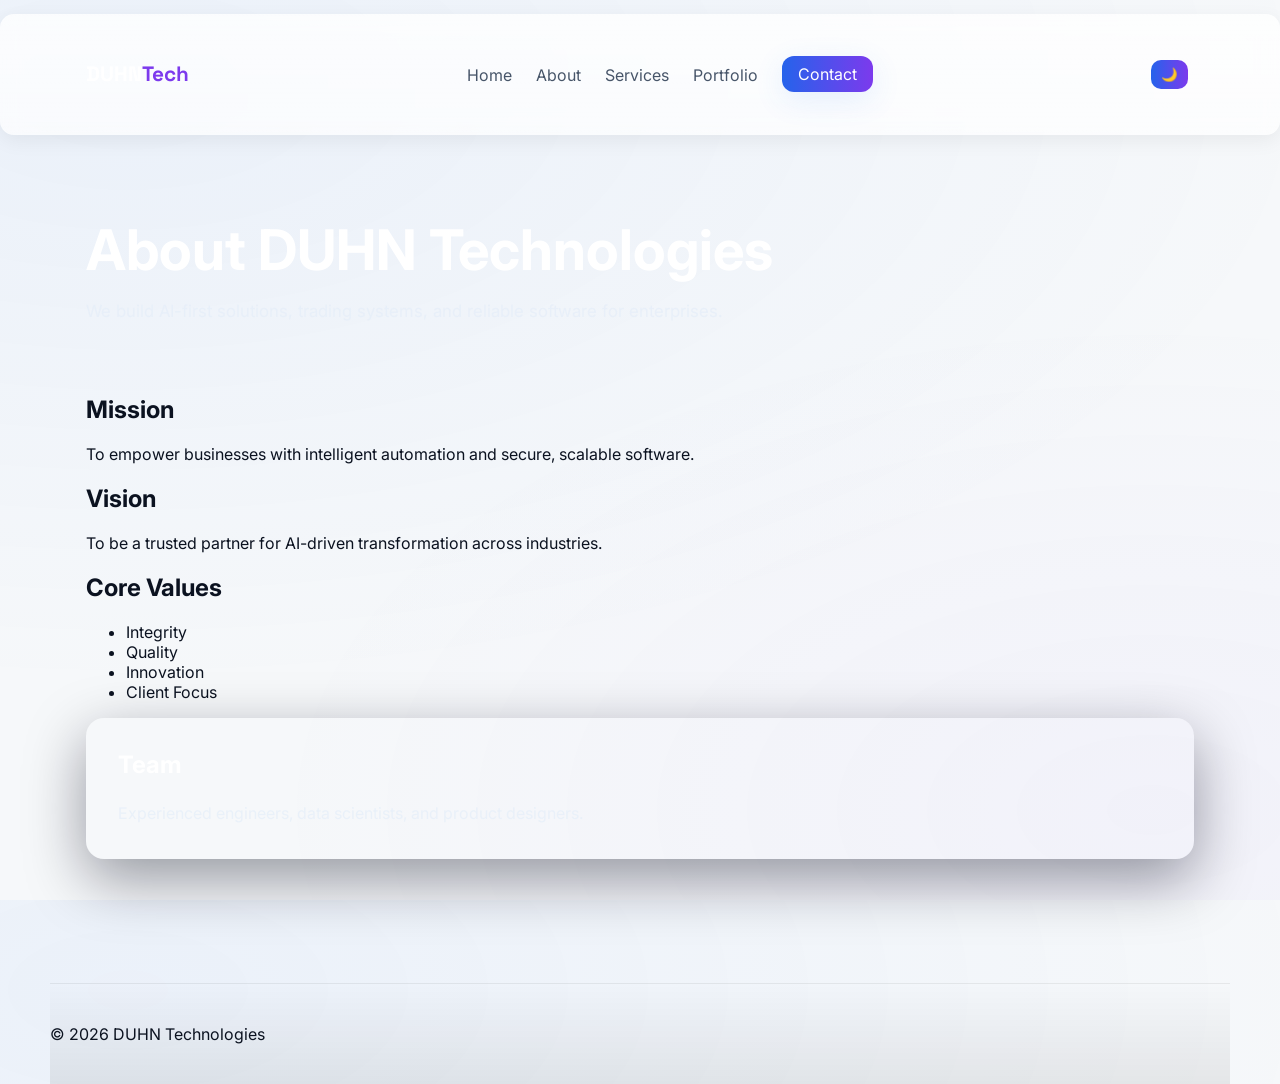
==== about.html @ ae798a93 "Initial commit" ====
<!doctype html>
<html lang="en">
<head>
  <meta charset="utf-8">
  <meta name="viewport" content="width=device-width, initial-scale=1">
  <title>About — DUHN Technologies</title>
  <link href="https://fonts.googleapis.com/css2?family=Inter:wght@300;400;600;700&family=Space+Grotesk:wght@400;600;700&display=swap" rel="stylesheet">
  <link rel="stylesheet" href="css/style.css">
  <link rel="stylesheet" href="css/responsive.css">
</head>
<body>
  <header class="site-header">
    <div class="container nav-wrap">
      <a href="index.html" class="brand">DUHN<span>Tech</span></a>
      <nav class="main-nav" id="mainNav">
        <ul>
          <li><a href="index.html">Home</a></li>
          <li><a href="about.html">About</a></li>
          <li><a href="services.html">Services</a></li>
          <li><a href="portfolio.html">Portfolio</a></li>
          <li><a href="contact.html" class="cta">Contact</a></li>
        </ul>
      </nav>
      <button id="themeToggle" class="theme-toggle" aria-label="Toggle theme">🌓</button>
    </div>
  </header>
  <div class="nav-overlay" id="navOverlay" aria-hidden="true"></div>
  <nav class="mobile-bottom-nav" id="mobileBottomNav" aria-label="Mobile navigation">
    <a href="index.html" class="mobile-bottom-link"><span>🏠</span><span>Home</span></a>
    <a href="about.html" class="mobile-bottom-link"><span>👥</span><span>About</span></a>
    <a href="services.html" class="mobile-bottom-link"><span>🛠️</span><span>Services</span></a>
    <a href="portfolio.html" class="mobile-bottom-link"><span>📁</span><span>Portfolio</span></a>
    <button type="button" class="mobile-bottom-link mobile-bottom-menu" id="mobileMenuToggle" aria-label="Open menu"><span>☰</span><span>Menu</span></button>
  </nav>
  <div class="mobile-menu-panel" id="mobileMenuPanel" aria-hidden="true">
    <a href="contact.html">Contact</a>
    <a href="index.html">Home</a>
    <a href="services.html">Services</a>
    <a href="portfolio.html">Portfolio</a>
    <button type="button" class="mobile-menu-close" id="mobileMenuClose">Close</button>
  </div>

  <main class="container">
    <section class="about-hero">
      <h1>About DUHN Technologies</h1>
      <p>We build AI-first solutions, trading systems, and reliable software for enterprises.</p>
    </section>

    <section class="company-info">
      <h2>Mission</h2>
      <p>To empower businesses with intelligent automation and secure, scalable software.</p>

      <h2>Vision</h2>
      <p>To be a trusted partner for AI-driven transformation across industries.</p>

      <h2>Core Values</h2>
      <ul>
        <li>Integrity</li>
        <li>Quality</li>
        <li>Innovation</li>
        <li>Client Focus</li>
      </ul>
    </section>

    <section class="team">
      <h2>Team</h2>
      <p>Experienced engineers, data scientists, and product designers.</p>
    </section>
  </main>

  <footer class="site-footer container">
    <div class="copyright">© 2026 DUHN Technologies</div>
  </footer>

  <script src="js/main.js"></script>
</body>
</html>
---- css/style.css ----
:root{
  --bg:#0B1120;
  --primary:#3B82F6;
  --accent:#8B5CF6;
  --teal:#14B8A6;
  --muted:#9CA3AF;
  --glass: rgba(255,255,255,0.04);
}
*{box-sizing:border-box}
  /* Glassmorphism redesign — Elegant, spacious, and modern */
  *{box-sizing:border-box}
  html,body{height:100%}
  body{
    margin:0;
    font-family:Inter,system-ui,-apple-system,"Segoe UI",Roboto,"Helvetica Neue",Arial;
    background:radial-gradient(1200px 600px at 10% 10%, rgba(59,130,246,0.06), transparent),
               radial-gradient(900px 500px at 90% 90%, rgba(139,92,246,0.04), transparent),
               var(--bg);
    color:#E6EEF8;
    -webkit-font-smoothing:antialiased;
    -moz-osx-font-smoothing:grayscale;
  }
  .container{max-width:1180px;margin:0 auto;padding:2.25rem}

  /* Header / Nav */
  .site-header{position:sticky;top:14px;padding:0.6rem;background:linear-gradient(180deg,rgba(255,255,255,0.02),transparent);border-radius:14px;backdrop-filter:blur(10px);box-shadow:0 6px 30px rgba(2,6,23,0.6);z-index:80}
  .nav-wrap{display:flex;align-items:center;justify-content:space-between;gap:1rem}
  .brand{font-family:Space Grotesk, sans-serif;font-weight:700;font-size:1.3rem;color:#fff;text-decoration:none}
  .brand span{color:var(--accent)}
  .main-nav ul{list-style:none;margin:0;padding:0;display:flex;gap:1.5rem;align-items:center}
  .main-nav a{color:var(--muted);text-decoration:none;padding:0.35rem 0;transition:color .18s,transform .18s}
  .main-nav a:hover{color:#fff;transform:translateY(-2px)}
  .main-nav a.cta{color:#fff;background:linear-gradient(90deg,var(--primary),var(--accent));padding:0.5rem 1rem;border-radius:12px;box-shadow:0 8px 30px rgba(59,130,246,0.12)}
  .hamburger{display:none;background:transparent;border:0;color:#fff;font-size:1.25rem}
  .theme-toggle{background:linear-gradient(90deg,var(--primary),var(--accent));border:0;color:#fff;padding:0.45rem 0.6rem;border-radius:10px;margin-right:0.4rem;cursor:pointer}

  /* Mobile navigation behavior */
  .main-nav{transition:transform .32s ease,opacity .32s ease;pointer-events:auto}
  .main-nav.open{display:block;pointer-events:auto;z-index:10001}
  @media(max-width:900px){
    .main-nav{position:fixed;top:0;right:0;height:100vh;width:280px;background:linear-gradient(180deg,rgba(11,17,32,0.96),rgba(11,17,32,0.9));backdrop-filter:blur(10px);transform:translateX(100%);opacity:0;z-index:10001;padding:2.5rem;pointer-events:none}
    .main-nav.open{transform:translateX(0) !important;opacity:1 !important;pointer-events:auto !important;visibility:visible !important}
    .main-nav ul{flex-direction:column;gap:1rem}
    .nav-wrap{gap:0.75rem}
    body{padding-bottom:88px}
  }

  /* Light theme overrides */
  [data-theme="light"]{
    --bg:#F6F8FA;
    --primary:#2563EB;
    --accent:#7C3AED;
    --teal:#0EA5A4;
    --muted:#475569;
    --glass: rgba(255,255,255,0.7);
  }

  [data-theme="light"] body{color:#0b1220}
  [data-theme="light"] .site-header{background:linear-gradient(180deg,rgba(255,255,255,0.8),rgba(255,255,255,0.7));box-shadow:0 6px 20px rgba(2,6,23,0.06)}
  [data-theme="light"] .service-card, [data-theme="light"] .proof-card, [data-theme="light"] .testimonial-item{background:linear-gradient(180deg,rgba(255,255,255,0.9),rgba(255,255,255,0.85));color:#051025}


  /* Hero */
  .hero{padding:7.5rem 0 4rem}
  .hero-grid{display:grid;grid-template-columns:1fr 520px;gap:3rem;align-items:center}
  .hero-title{font-family:Space Grotesk;font-size:clamp(2.5rem,6vw,5rem);line-height:1;margin:0 0 .5rem;color:#ffffff}
  .lead{color:var(--muted);max-width:60ch;font-size:1.05rem}
  .hero-sub{color:var(--muted);margin-top:0.5rem}
  .hero-cta{margin-top:1.25rem;display:flex;gap:0.75rem}
  .btn{display:inline-block;padding:0.7rem 1.1rem;border-radius:12px;text-decoration:none;color:#fff;background:transparent;border:1px solid rgba(255,255,255,0.06);backdrop-filter:blur(6px)}
  .btn-primary{background:linear-gradient(90deg,var(--primary),var(--accent));box-shadow:0 12px 40px rgba(59,130,246,0.12);font-weight:600}
  .btn-outline{border:1px solid rgba(255,255,255,0.08);color:#DCE7F5}
  .hero-media .illustration{height:420px;border-radius:20px;background:linear-gradient(135deg,#071026 0%,#0f1b36 100%);box-shadow:inset 0 0 60px rgba(255,255,255,0.02);position:relative;overflow:hidden}
  .hero-media .blob{position:absolute;border-radius:50%;filter:blur(44px);opacity:0.9;mix-blend-mode:screen}
  .hero-media .blob-1{width:420px;height:420px;right:-110px;top:-80px;background:linear-gradient(90deg,var(--primary),var(--accent));animation:float 8s ease-in-out infinite}
  .hero-media .blob-2{width:300px;height:300px;right:40px;bottom:-80px;background:linear-gradient(90deg,var(--teal),var(--primary));opacity:0.75;animation:float 9s ease-in-out infinite}

  @keyframes float{0%{transform:translateY(0) rotate(0)}50%{transform:translateY(-12px) rotate(6deg)}100%{transform:translateY(0) rotate(0)}}

  /* Cards and sections */
  .section-title{font-family:Space Grotesk;margin-bottom:0.6rem}
  .about-preview{padding:4rem 0}
  .about-hero{padding:4rem 0 2rem}
  .about-hero h1{font-size:clamp(2.25rem,5vw,3.5rem);margin:0 0 1rem;color:#fff;line-height:1.05}
  .about-hero p{max-width:60ch;color:rgba(230,238,248,0.88);font-size:1.05rem;line-height:1.8}
  .company{padding:4rem 0}
  .company-grid{display:grid;grid-template-columns:1fr 1fr;gap:2rem;align-items:center}
  .company-text h2{margin-top:0;color:#fff;font-size:2rem}
  .company-text p, .company-text ul{color:rgba(230,238,248,0.84);line-height:1.85;font-size:1rem}
  .company-text ul{list-style:disc inside;gap:0.35rem;display:grid}
  .company-media{border-radius:20px;overflow:hidden;box-shadow:0 30px 70px rgba(0,0,0,0.35)}
  .company-media img{width:100%;display:block;object-fit:cover;height:100%;min-height:320px}
  .team{background:linear-gradient(180deg,rgba(255,255,255,0.02),transparent);padding:2rem;border-radius:18px;box-shadow:0 20px 60px rgba(2,6,23,0.4);margin-bottom:2rem}
  .team h2{margin-top:0;color:#fff}
  .team p{margin:0;color:rgba(230,238,248,0.78);line-height:1.8}
  .services .cards-grid{display:grid;grid-template-columns:repeat(auto-fit,minmax(240px,1fr));gap:1.25rem}
  .service-card{background:linear-gradient(180deg,rgba(255,255,255,0.03),rgba(255,255,255,0.01));padding:1.4rem;border-radius:14px;backdrop-filter:blur(10px);transition:transform .28s cubic-bezier(.16,.8,.4,1),box-shadow .28s}
  .service-card:hover{transform:translateY(-10px);box-shadow:0 20px 60px rgba(2,6,23,0.6)}
  .service-card .icon{font-size:1.6rem;margin-bottom:0.6rem}

  .why-choose .grid-3{display:grid;grid-template-columns:repeat(3,1fr);gap:1rem}
  .why-card{background:linear-gradient(180deg,rgba(255,255,255,0.02),transparent);padding:1.1rem;border-radius:12px;backdrop-filter:blur(6px)}

  .projects-grid .projects-grid{display:grid}
  .project-card{background:linear-gradient(180deg,rgba(255,255,255,0.02),transparent);padding:1rem;border-radius:12px}

  .timeline{display:flex;flex-wrap:wrap;gap:1rem;list-style:none;padding:0}

  .test-grid{display:grid;grid-template-columns:repeat(auto-fit,minmax(240px,1fr));gap:1rem}
  .testimonial{background:linear-gradient(180deg,rgba(255,255,255,0.02),transparent);padding:1.2rem;border-radius:12px}

  .stats-grid{display:grid;grid-template-columns:repeat(4,1fr);gap:1rem}
  .stat{background:linear-gradient(180deg,rgba(255,255,255,0.02),transparent);padding:1.2rem;border-radius:12px;text-align:center}
  .num{font-size:1.6rem;font-weight:700}

  .contact-cta{text-align:center;padding:3.5rem 0}

  .site-footer{padding:2.5rem 0;background:linear-gradient(180deg,transparent,rgba(0,0,0,0.07));border-top:1px solid rgba(255,255,255,0.03)}
  .footer-grid{display:grid;grid-template-columns:1.6fr 1fr 1fr 1fr;gap:1.25rem;align-items:start}
  .footer-links{list-style:none;padding:0}
  .map-placeholder{height:220px;background:linear-gradient(90deg,#071026,#0b1322);border-radius:10px;margin-top:1rem}

  /* Proofs / case studies grid */
  .proofs{padding:3rem 0}
  .proofs .muted{color:var(--muted);margin-bottom:1rem}
  .proofs-grid{display:grid;grid-template-columns:repeat(3,1fr);gap:1rem}
  .proof-card{background:linear-gradient(180deg,rgba(255,255,255,0.02),transparent);border-radius:12px;overflow:hidden;position:relative;box-shadow:0 10px 40px rgba(2,6,23,0.6);transition:transform .28s,box-shadow .28s}
  .proof-card img{width:100%;height:220px;object-fit:cover;display:block}
  .proof-card figcaption{padding:0.9rem;background:linear-gradient(180deg,rgba(11,17,32,0.6),transparent);display:flex;flex-direction:column;gap:6px}
  .proof-card strong{display:block}
  .proof-card span{color:var(--muted);font-size:0.95rem}
  .proof-card:hover{transform:translateY(-10px);box-shadow:0 30px 70px rgba(2,6,23,0.75)}

  /* Portfolio cards */
  .portfolio-grid .filters{display:flex;flex-wrap:wrap;gap:0.75rem;justify-content:center;margin-bottom:1.75rem}
  .portfolio-grid .filter{border:1px solid rgba(255,255,255,0.1);background:rgba(255,255,255,0.04);color:#E8F0FF;padding:0.75rem 1rem;border-radius:999px;cursor:pointer;transition:transform .2s,background .2s}
  .portfolio-grid .filter:hover,
  .portfolio-grid .filter.active{background:rgba(255,255,255,0.08);transform:translateY(-1px)}
  .portfolio-grid .projects{display:grid;grid-template-columns:repeat(auto-fit,minmax(280px,1fr));gap:1.5rem}
  .portfolio-grid .project{background:linear-gradient(180deg,rgba(255,255,255,0.03),rgba(255,255,255,0.02));border:1px solid rgba(255,255,255,0.06);border-radius:18px;overflow:hidden;box-shadow:0 18px 50px rgba(0,0,0,0.18);transition:transform .25s ease,box-shadow .25s ease}
  .portfolio-grid .project:hover{transform:translateY(-8px);box-shadow:0 24px 60px rgba(0,0,0,0.22)}
  .portfolio-grid .project img{width:100%;height:230px;object-fit:cover;display:block}
  .portfolio-grid .project h3{margin:1rem 1rem 0.4rem;color:#F8FAFF;font-size:1.1rem}
  .portfolio-grid .project p{margin:0 1rem 1rem;color:rgba(236,241,255,0.78);line-height:1.65;font-size:0.95rem}
  .portfolio-grid .project-meta{margin:0 1rem 1rem;color:rgba(203,213,225,0.85);font-size:0.85rem}
  .portfolio-grid .project .btn-sm{margin:0 1rem 1.2rem;display:inline-flex}

  @media(max-width:900px){
    .hero-grid{grid-template-columns:1fr}
    .grid-3{grid-template-columns:repeat(2,1fr)}
    .stats-grid{grid-template-columns:repeat(2,1fr)}
    .proofs-grid{grid-template-columns:repeat(2,1fr)}
    .portfolio-grid .projects{grid-template-columns:repeat(auto-fit,minmax(240px,1fr))}
  }

  @media(max-width:600px){
    .container{padding:1rem}
    .site-header{position:static;border-radius:0;padding:0.6rem}
    .hero-title{font-size:1.9rem}
    .hero-media{order:-1;margin-bottom:1.25rem}
    .stats-grid{grid-template-columns:repeat(2,1fr)}
    .projects-grid .projects{display:grid;grid-template-columns:1fr;gap:1rem}
    .proof-card img{height:160px}
    .hero-media .illustration{height:260px}
  }

  /* Mobile improvements */
  /* overlay for mobile nav */
  .nav-overlay{position:fixed;inset:0;background:rgba(2,6,23,0.6);opacity:0;pointer-events:none;transition:opacity .28s;z-index:90}
  .nav-open .nav-overlay{opacity:1;pointer-events:auto}

  /* when nav or menu is open, prevent body scroll on mobile */
  .nav-open body, .nav-open html{height:100%;overflow:hidden}

  .mobile-bottom-nav{display:none;position:fixed;left:0;right:0;bottom:0;z-index:10050;position:relative;background:rgba(4,9,22,0.96);backdrop-filter:blur(18px);border-top:1px solid rgba(255,255,255,0.08);padding:.45rem 0;gap:.4rem;pointer-events:auto;}
  .mobile-bottom-nav .mobile-bottom-link{display:flex;flex:1;flex-direction:column;align-items:center;justify-content:center;gap:.2rem;color:rgba(226,235,255,0.92);text-decoration:none;font-size:.75rem;padding:.7rem 0;border:none;background:transparent;cursor:pointer;transition:color .2s,transform .2s;min-width:0;position:relative;z-index:10051;pointer-events:auto;touch-action:manipulation;}
  .mobile-bottom-nav .mobile-bottom-link span{pointer-events:none}
  .mobile-bottom-nav .mobile-bottom-link span:first-child{font-size:1.25rem;line-height:1}
  .mobile-bottom-nav .mobile-bottom-link span:last-child{font-size:.72rem;letter-spacing:.02em}
  .mobile-bottom-nav .mobile-bottom-link:hover{color:#fff;transform:translateY(-1px)}
  .mobile-bottom-nav .mobile-bottom-menu{font-weight:700}

  .mobile-menu-panel{position:fixed;left:0;right:0;bottom:56px;z-index:10052;padding:1rem 1rem;background:rgba(7,12,24,0.98);backdrop-filter:blur(18px);border-top:1px solid rgba(255,255,255,0.08);transform:translateY(110%);opacity:0;pointer-events:none;transition:transform .28s ease,opacity .28s ease}
  .mobile-menu-panel.open{transform:translateY(0);opacity:1;pointer-events:auto}
  .mobile-menu-panel a,
  .mobile-menu-panel button{display:block;width:100%;text-align:left;padding:.95rem 1rem;margin-bottom:.65rem;border-radius:14px;background:rgba(255,255,255,0.03);border:1px solid rgba(255,255,255,0.08);color:#E6EEF8;text-decoration:none;font-size:1rem;cursor:pointer}
  .mobile-menu-panel button{background:rgba(59,130,246,0.12);border-color:rgba(59,130,246,0.24);}
  .mobile-menu-panel a:hover,
  .mobile-menu-panel button:hover{background:rgba(255,255,255,0.08)}

  @media(max-width:900px){
    .mobile-bottom-nav{display:flex}
    .hamburger{display:none}
    .theme-toggle{display:none}
  }

  /* larger touch targets for mobile nav */
  @media(max-width:900px){
    .main-nav ul a{padding:0.9rem 0;font-size:1.05rem}
  }

  /* compact spacing on narrow screens */
  @media(max-width:480px){
    .hero-title{font-size:1.6rem}
    .hero-ctas{flex-direction:column;align-items:stretch}
    .hero-ctas .btn{width:100%}
    .brand{font-size:1.05rem}
    .theme-toggle{padding:0.4rem 0.5rem}
    .social-btn{width:36px;height:36px}
  }

  .stats-grid{grid-template-columns:repeat(2,1fr)}
  .proofs-grid{grid-template-columns:repeat(2,1fr)}
}
@media(max-width:600px){
  .grid-3{grid-template-columns:1fr}
  .footer-grid{grid-template-columns:1fr}
  .proofs-grid{grid-template-columns:1fr}
}

/* New homepage section styles */
.hero-ctas{display:flex;gap:0.8rem;margin-top:1rem}
.hero-badges{display:flex;gap:0.5rem;margin-top:1rem}
.badge{background:linear-gradient(90deg,var(--primary),var(--accent));padding:0.35rem 0.7rem;border-radius:999px;font-weight:600;font-size:0.85rem;color:#fff}

.techs{padding:2.5rem 0}
.tech-logos{display:flex;flex-wrap:wrap;gap:1rem;align-items:center}
.tech-logos img{height:34px;opacity:0.9;filter:grayscale(0.2);background:transparent;padding:6px}

.company{padding:3rem 0}
.company-grid{display:grid;grid-template-columns:1fr 420px;gap:2rem;align-items:center}
.company-media img{width:100%;border-radius:12px;box-shadow:0 20px 50px rgba(2,6,23,0.6)}

.cards-grid .service-card{display:flex;flex-direction:column;gap:0.6rem}
.btn.btn-sm{padding:0.45rem 0.8rem;border-radius:10px;font-size:0.9rem}

.timeline{display:flex;gap:1rem;flex-wrap:wrap}
.timeline li{background:linear-gradient(180deg,rgba(255,255,255,0.02),transparent);padding:0.9rem 1rem;border-radius:10px}

.tech-cats{display:grid;grid-template-columns:repeat(auto-fit,minmax(160px,1fr));gap:1rem}
.tech-cat{background:linear-gradient(180deg,rgba(255,255,255,0.02),transparent);padding:1rem;border-radius:10px}

/* Detailed technologies section */
.technologies .skills-grid{display:grid;grid-template-columns:repeat(3,1fr);gap:1rem}
.skill-category{background:linear-gradient(180deg,rgba(255,255,255,0.02),transparent);padding:1rem;border-radius:12px}
.skill-category h3{margin:0 0 0.5rem}
.skill-list{list-style:none;padding:0;margin:0;display:grid;gap:0.45rem}
.skill-list li{padding:0.25rem 0;color:var(--muted)}
.skill-category .sub{margin-top:0.6rem}
.stars{color:#FFCE3A;margin-left:0.6rem;font-weight:700}

@media(max-width:1000px){.technologies .skills-grid{grid-template-columns:repeat(2,1fr)}}
@media(max-width:640px){.technologies .skills-grid{grid-template-columns:1fr}}


.section-head{display:flex;flex-direction:column;gap:0.55rem;max-width:760px;margin:0 auto 1.25rem;text-align:center}
.section-subtitle{margin:0;color:var(--muted);line-height:1.7;font-weight:400}

.testimonial-carousel{display:flex;gap:1rem;overflow:hidden;padding:0.5rem 0;scroll-snap-type:x mandatory}
.testimonial-item{min-width:280px;flex:0 0 min(100%,440px);background:linear-gradient(180deg,rgba(255,255,255,0.05),rgba(255,255,255,0.02));padding:1.35rem 1.25rem;border-radius:18px;box-shadow:0 24px 60px rgba(0,0,0,0.12);scroll-snap-align:center;position:relative;transition:transform .25s ease,background .3s ease}
.testimonial-item:hover{transform:translateY(-3px)}
.testimonial-stars{display:inline-flex;color:#FFCE3A;font-size:0.95rem;letter-spacing:0.06em;margin-bottom:1rem}
.client-logos{display:grid;grid-template-columns:repeat(auto-fit,minmax(80px,1fr));gap:1rem;align-items:center;justify-items:center;margin-top:1.2rem;opacity:.9}
.client-logos img{max-height:34px;filter:grayscale(75%);opacity:.82;transition:filter .2s ease,opacity .2s ease}
.client-logos img:hover{filter:grayscale(0);opacity:1}

.accordion{display:grid;margin-top:1rem;gap:0.8rem}
.acc-item{overflow:hidden;border-radius:16px;border:1px solid rgba(255,255,255,0.08);background:rgba(255,255,255,0.02)}
.acc-toggle{width:100%;display:flex;align-items:center;justify-content:space-between;padding:1rem 1.1rem;border:none;background:linear-gradient(180deg,rgba(255,255,255,0.02),rgba(255,255,255,0.06));color:#fff;font-weight:600;font-size:0.98rem;cursor:pointer}
.acc-toggle::after{content:'+';margin-left:1rem;font-size:1.1rem;transition:transform .2s ease}
.acc-item.open .acc-toggle::after{content:'−';transform:rotate(0deg)}
.acc-panel{padding:1rem 1.1rem;background:rgba(255,255,255,0.03);display:none;color:var(--muted);line-height:1.75}

@media(max-width:860px){.testimonial-carousel{gap:0.8rem}}
@media(max-width:640px){.testimonial-carousel{flex-wrap:nowrap;gap:0.8rem}.testimonial-item{min-width:240px;flex:0 0 90%}.client-logos{grid-template-columns:repeat(3,1fr)}}

.articles-grid{display:grid;grid-template-columns:repeat(auto-fit,minmax(220px,1fr));gap:1rem}
.article-card{background:linear-gradient(180deg,rgba(255,255,255,0.02),transparent);padding:1rem;border-radius:10px}

.contact-preview .contact-grid{display:grid;grid-template-columns:repeat(auto-fit,minmax(180px,1fr));gap:1rem}

/* Navbar solid on scroll */
.site-header.solid{background:linear-gradient(180deg,rgba(11,17,32,0.95),rgba(11,17,32,0.85));box-shadow:0 10px 40px rgba(2,6,23,0.7)}

/* Contact page styles */
.contact-page .contact-hero{padding:2rem 0 1rem}
.contact-form{display:grid;grid-template-columns:1fr 360px;gap:2rem;align-items:start;padding:1rem 0 3rem}
.contact-form form{background:linear-gradient(180deg,rgba(255,255,255,0.02),transparent);padding:1.25rem;border-radius:12px;backdrop-filter:blur(8px);box-shadow:0 14px 40px rgba(2,6,23,0.6)}
.contact-form label{display:block;margin-top:0.8rem;color:var(--muted);font-size:0.95rem}
.contact-form input,.contact-form textarea{width:100%;padding:0.75rem;border-radius:8px;border:1px solid rgba(255,255,255,0.06);background:transparent;color:inherit;margin-top:0.4rem}
.contact-form input:focus,.contact-form textarea:focus{outline:none;border-color:var(--primary);box-shadow:0 8px 24px rgba(59,130,246,0.08)}
.contact-form .btn-primary{margin-top:1rem}

.contact-info{background:linear-gradient(180deg,rgba(255,255,255,0.02),transparent);padding:1.25rem;border-radius:12px;backdrop-filter:blur(8px);box-shadow:0 14px 40px rgba(2,6,23,0.6)}
.contact-info p{margin:0 0 0.6rem;color:var(--muted)}
.contact-info .socials{display:flex;gap:0.5rem;margin-top:0.6rem}
.contact-info .socials a{display:inline-block;padding:0.5rem 0.7rem;border-radius:8px;background:linear-gradient(180deg,rgba(255,255,255,0.02),transparent);text-decoration:none;color:#fff}
.contact-info .map-placeholder{height:180px;border-radius:10px;margin-top:1rem;background:linear-gradient(90deg,#071026,#0b1322);display:flex;align-items:center;justify-content:center;color:var(--muted)}

@media(max-width:900px){
  .contact-form{grid-template-columns:1fr;}
  .contact-form .map-placeholder{height:220px}
}



/* Footer specific styles */
.site-footer{margin-top:3.5rem}
.site-footer h3,.site-footer h4{margin:0 0 0.6rem;color:#fff}
.site-footer p{color:var(--muted);margin:0}
.site-footer .footer-grid > div{padding:0.5rem}
.site-footer .socials{display:flex;gap:0.5rem}
.social-btn{display:inline-flex;align-items:center;justify-content:center;width:40px;height:40px;border-radius:10px;background:linear-gradient(180deg,rgba(255,255,255,0.03),transparent);color:#fff;text-decoration:none;font-weight:600;box-shadow:0 8px 22px rgba(2,6,23,0.5);transition:transform .18s,box-shadow .18s}
.social-btn:hover{transform:translateY(-4px);box-shadow:0 18px 40px rgba(2,6,23,0.6)}

.footer-bottom{display:flex;justify-content:space-between;align-items:center;margin-top:1.25rem;padding-top:1rem;border-top:1px solid rgba(255,255,255,0.03)}
.footer-bottom .copyright{color:var(--muted);font-size:0.95rem}
.footer-bottom .policies{display:flex;gap:1rem}
.footer-bottom .policies a{color:var(--muted);text-decoration:none;transition:color .15s}
.footer-bottom .policies a:hover{color:#fff}

/* small screen tweaks */
@media(max-width:800px){
  .footer-grid{grid-template-columns:1fr 1fr;grid-auto-rows:auto}
  .footer-bottom{flex-direction:column;gap:0.5rem;align-items:flex-start}
}
---- css/responsive.css ----
/* Responsive overrides for smaller screens */
@media(max-width:900px){
  .hero{padding:5rem 0}
  .hero-media .illustration{height:300px}
  .hero-media .blob-1{right:-120px;top:-80px;width:300px;height:300px}
}

@media(max-width:600px){
  .container{padding:1rem}
  .site-header{position:static;border-radius:0;padding:0.6rem}
  .nav-wrap{flex-direction:column;align-items:flex-start;gap:0.75rem}
  .hero-title{font-size:1.9rem}
  .hero-media{order:-1;margin-bottom:1.25rem}
  .stats-grid{grid-template-columns:repeat(2,1fr)}
  .projects-grid .projects{display:grid;grid-template-columns:1fr;gap:1rem}
  .proof-card img{height:160px}
  .portfolio-grid .projects{grid-template-columns:1fr;gap:1rem}
  .portfolio-grid .project img{height:180px}
  .company-info{grid-template-columns:1fr;gap:1.25rem}
  .about-hero{padding:3rem 0 1.5rem}
  .about-hero h1{font-size:2rem}
  .about-hero p{max-width:100%}
  .team{padding:1.5rem}
}
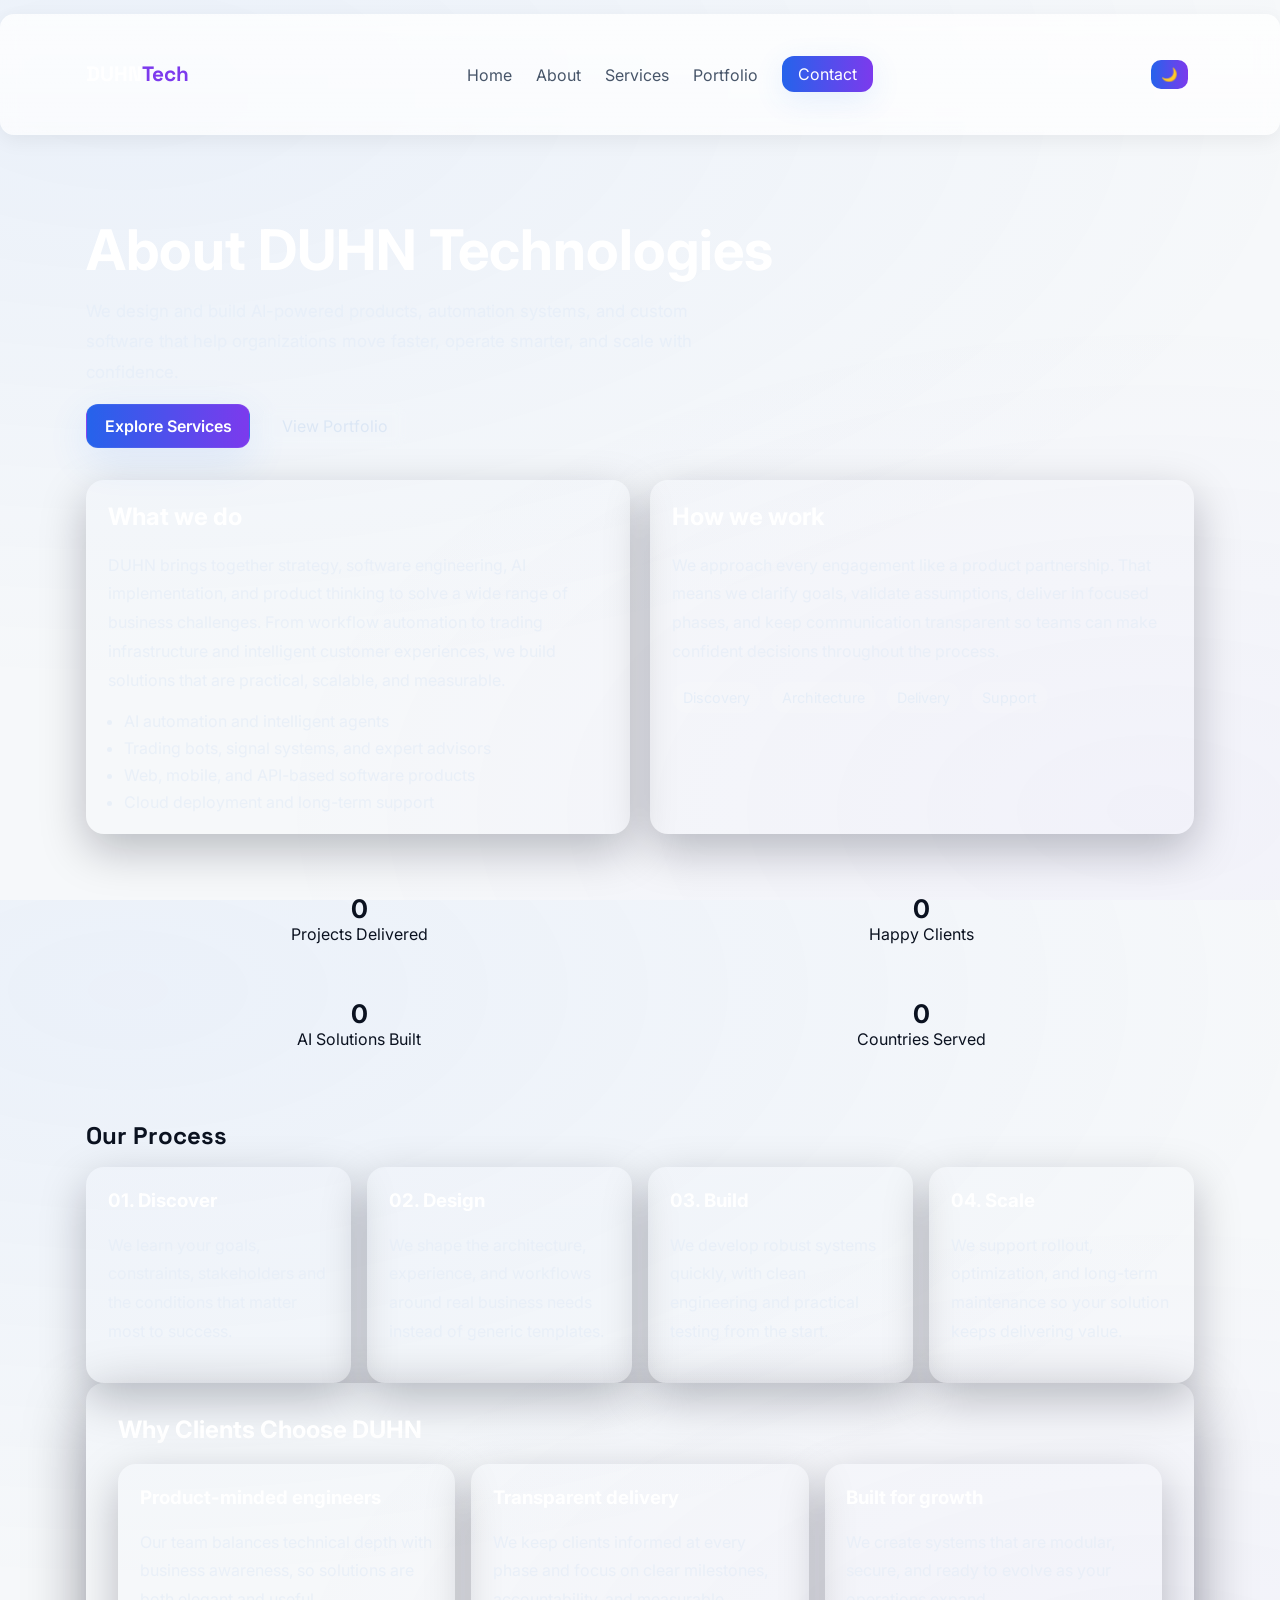
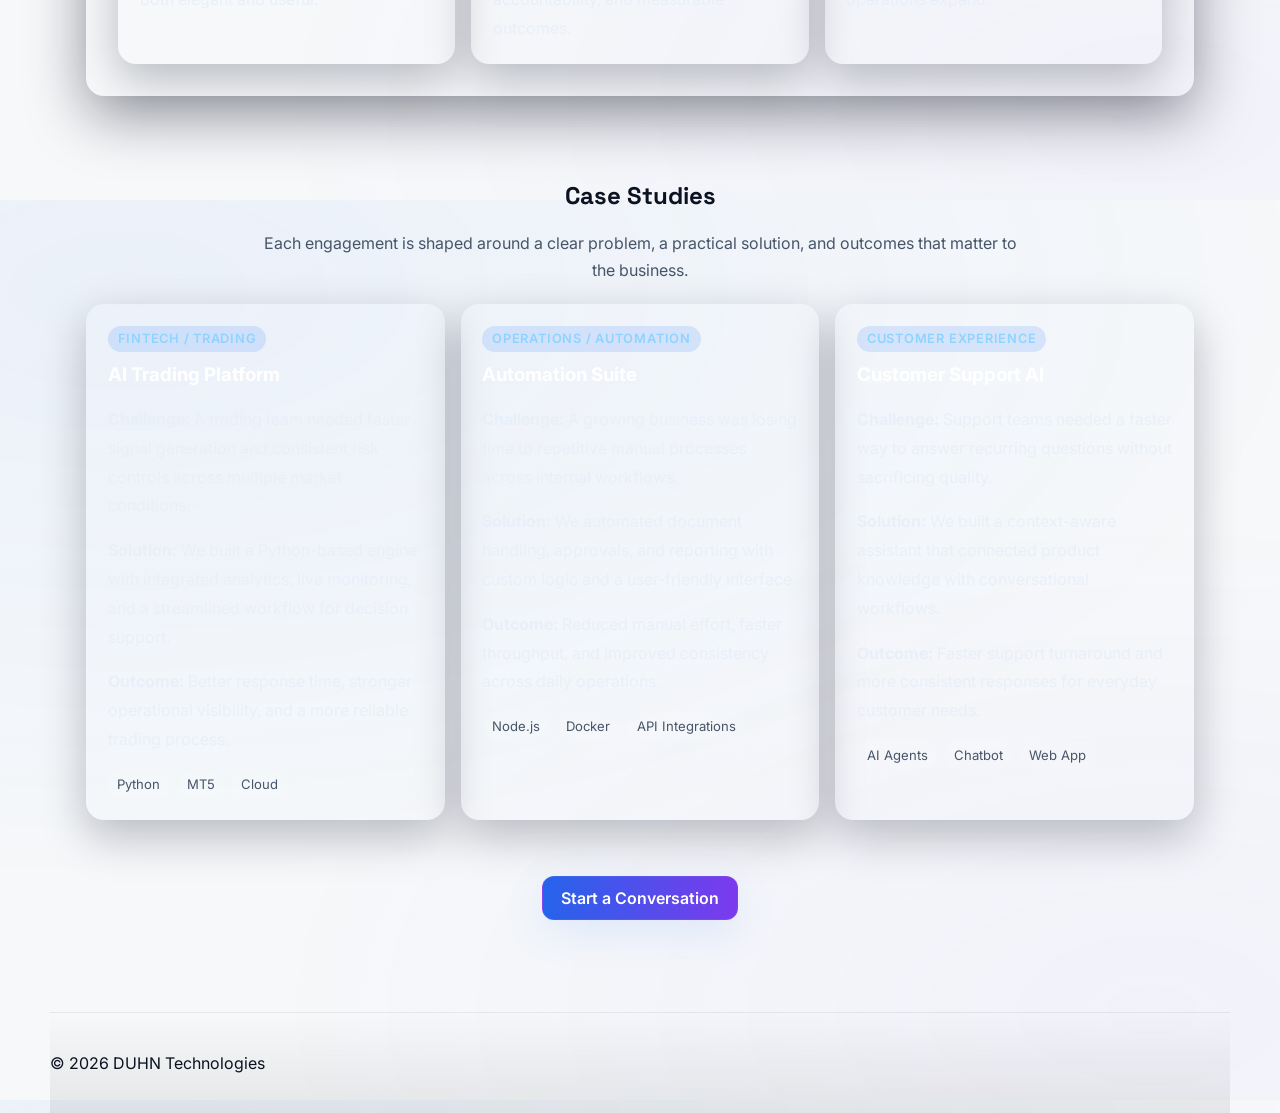
==== commit 4821eda0: "Enhance About section with richer content and case studies" ====
--- a/about.html
+++ b/about.html
@@ -43,28 +43,137 @@
   <main class="container">
     <section class="about-hero">
       <h1>About DUHN Technologies</h1>
-      <p>We build AI-first solutions, trading systems, and reliable software for enterprises.</p>
+      <p>We design and build AI-powered products, automation systems, and custom software that help organizations move faster, operate smarter, and scale with confidence.</p>
+      <div class="hero-ctas">
+        <a href="services.html" class="btn btn-primary">Explore Services</a>
+        <a href="portfolio.html" class="btn btn-outline">View Portfolio</a>
+      </div>
     </section>
 
-    <section class="company-info">
-      <h2>Mission</h2>
-      <p>To empower businesses with intelligent automation and secure, scalable software.</p>
+    <section class="about-overview">
+      <div class="about-grid">
+        <article class="about-card">
+          <h2>What we do</h2>
+          <p>DUHN brings together strategy, software engineering, AI implementation, and product thinking to solve a wide range of business challenges. From workflow automation to trading infrastructure and intelligent customer experiences, we build solutions that are practical, scalable, and measurable.</p>
+          <ul>
+            <li>AI automation and intelligent agents</li>
+            <li>Trading bots, signal systems, and expert advisors</li>
+            <li>Web, mobile, and API-based software products</li>
+            <li>Cloud deployment and long-term support</li>
+          </ul>
+        </article>
 
-      <h2>Vision</h2>
-      <p>To be a trusted partner for AI-driven transformation across industries.</p>
+        <article class="about-card">
+          <h2>How we work</h2>
+          <p>We approach every engagement like a product partnership. That means we clarify goals, validate assumptions, deliver in focused phases, and keep communication transparent so teams can make confident decisions throughout the process.</p>
+          <div class="pill-list">
+            <span class="pill">Discovery</span>
+            <span class="pill">Architecture</span>
+            <span class="pill">Delivery</span>
+            <span class="pill">Support</span>
+          </div>
+        </article>
+      </div>
+    </section>
 
-      <h2>Core Values</h2>
-      <ul>
-        <li>Integrity</li>
-        <li>Quality</li>
-        <li>Innovation</li>
-        <li>Client Focus</li>
-      </ul>
+    <section class="about-stats">
+      <div class="stats-grid">
+        <div class="stat"><div class="num" data-target="240">0</div><div class="label">Projects Delivered</div></div>
+        <div class="stat"><div class="num" data-target="180">0</div><div class="label">Happy Clients</div></div>
+        <div class="stat"><div class="num" data-target="95">0</div><div class="label">AI Solutions Built</div></div>
+        <div class="stat"><div class="num" data-target="22">0</div><div class="label">Countries Served</div></div>
+      </div>
+    </section>
+
+    <section class="about-process">
+      <h2 class="section-title">Our Process</h2>
+      <div class="process-grid">
+        <article class="process-step">
+          <h3>01. Discover</h3>
+          <p>We learn your goals, constraints, stakeholders and the conditions that matter most to success.</p>
+        </article>
+        <article class="process-step">
+          <h3>02. Design</h3>
+          <p>We shape the architecture, experience, and workflows around real business needs instead of generic templates.</p>
+        </article>
+        <article class="process-step">
+          <h3>03. Build</h3>
+          <p>We develop robust systems quickly, with clean engineering and practical testing from the start.</p>
+        </article>
+        <article class="process-step">
+          <h3>04. Scale</h3>
+          <p>We support rollout, optimization, and long-term maintenance so your solution keeps delivering value.</p>
+        </article>
+      </div>
     </section>
 
     <section class="team">
-      <h2>Team</h2>
-      <p>Experienced engineers, data scientists, and product designers.</p>
+      <h2>Why Clients Choose DUHN</h2>
+      <div class="team-grid">
+        <article class="team-card">
+          <h3>Product-minded engineers</h3>
+          <p>Our team balances technical depth with business awareness, so solutions are both elegant and useful.</p>
+        </article>
+        <article class="team-card">
+          <h3>Transparent delivery</h3>
+          <p>We keep clients informed at every phase and focus on clear milestones, accountability, and measurable outcomes.</p>
+        </article>
+        <article class="team-card">
+          <h3>Built for growth</h3>
+          <p>We create systems that are modular, secure, and ready to evolve as your operations expand.</p>
+        </article>
+      </div>
+    </section>
+
+    <section class="case-studies">
+      <div class="section-head">
+        <h2 class="section-title">Case Studies</h2>
+        <p class="section-subtitle">Each engagement is shaped around a clear problem, a practical solution, and outcomes that matter to the business.</p>
+      </div>
+      <div class="case-study-grid">
+        <article class="case-card">
+          <span class="case-tag">Fintech / Trading</span>
+          <h3>AI Trading Platform</h3>
+          <p><strong>Challenge:</strong> A trading team needed faster signal generation and consistent risk controls across multiple market conditions.</p>
+          <p><strong>Solution:</strong> We built a Python-based engine with integrated analytics, live monitoring, and a streamlined workflow for decision support.</p>
+          <p><strong>Outcome:</strong> Better response time, stronger operational visibility, and a more reliable trading process.</p>
+          <ul class="tech-stack">
+            <li>Python</li>
+            <li>MT5</li>
+            <li>Cloud</li>
+          </ul>
+        </article>
+
+        <article class="case-card">
+          <span class="case-tag">Operations / Automation</span>
+          <h3>Automation Suite</h3>
+          <p><strong>Challenge:</strong> A growing business was losing time to repetitive manual processes across internal workflows.</p>
+          <p><strong>Solution:</strong> We automated document handling, approvals, and reporting with custom logic and a user-friendly interface.</p>
+          <p><strong>Outcome:</strong> Reduced manual effort, faster throughput, and improved consistency across daily operations.</p>
+          <ul class="tech-stack">
+            <li>Node.js</li>
+            <li>Docker</li>
+            <li>API Integrations</li>
+          </ul>
+        </article>
+
+        <article class="case-card">
+          <span class="case-tag">Customer Experience</span>
+          <h3>Customer Support AI</h3>
+          <p><strong>Challenge:</strong> Support teams needed a faster way to answer recurring questions without sacrificing quality.</p>
+          <p><strong>Solution:</strong> We built a context-aware assistant that connected product knowledge with conversational workflows.</p>
+          <p><strong>Outcome:</strong> Faster support turnaround and more consistent responses for everyday customer needs.</p>
+          <ul class="tech-stack">
+            <li>AI Agents</li>
+            <li>Chatbot</li>
+            <li>Web App</li>
+          </ul>
+        </article>
+      </div>
+    </section>
+
+    <section class="about-cta">
+      <a href="contact.html" class="btn btn-primary">Start a Conversation</a>
     </section>
   </main>
 
--- a/css/style.css
+++ b/css/style.css
@@ -93,6 +93,23 @@
   .team{background:linear-gradient(180deg,rgba(255,255,255,0.02),transparent);padding:2rem;border-radius:18px;box-shadow:0 20px 60px rgba(2,6,23,0.4);margin-bottom:2rem}
   .team h2{margin-top:0;color:#fff}
   .team p{margin:0;color:rgba(230,238,248,0.78);line-height:1.8}
+  .about-overview{padding:0 0 1.5rem}
+  .about-grid{display:grid;grid-template-columns:repeat(2,minmax(0,1fr));gap:1.25rem}
+  .about-card,.process-step,.team-card,.case-card{background:linear-gradient(180deg,rgba(255,255,255,0.04),rgba(255,255,255,0.02));padding:1.35rem;border-radius:18px;box-shadow:0 16px 45px rgba(2,6,23,0.25)}
+  .about-card h2,.process-step h3,.team-card h3,.case-card h3{margin-top:0;color:#fff}
+  .about-card p,.process-step p,.team-card p,.case-card p{color:rgba(230,238,248,0.8);line-height:1.8}
+  .about-card ul{margin:0.8rem 0 0;padding-left:1rem;color:rgba(230,238,248,0.8);display:grid;gap:0.45rem}
+  .pill-list{display:flex;flex-wrap:wrap;gap:0.6rem;margin-top:1rem}
+  .pill{padding:0.45rem 0.7rem;border-radius:999px;background:rgba(255,255,255,0.06);font-size:0.9rem;color:#E6EEF8}
+  .about-stats{padding:1rem 0 2rem}
+  .process-grid{display:grid;grid-template-columns:repeat(4,minmax(0,1fr));gap:1rem;margin-top:1rem}
+  .team-grid{display:grid;grid-template-columns:repeat(3,minmax(0,1fr));gap:1rem;margin-top:1rem}
+  .case-studies{padding:2rem 0 3rem}
+  .case-study-grid{display:grid;grid-template-columns:repeat(3,minmax(0,1fr));gap:1rem;margin-top:1.2rem}
+  .case-tag{display:inline-block;margin-bottom:0.7rem;padding:0.36rem 0.62rem;border-radius:999px;background:rgba(59,130,246,0.16);color:#8FD3FF;font-size:0.8rem;font-weight:600;text-transform:uppercase;letter-spacing:0.06em}
+  .tech-stack{display:flex;flex-wrap:wrap;gap:0.45rem;list-style:none;padding:0;margin:1rem 0 0}
+  .tech-stack li{padding:0.38rem 0.6rem;border-radius:999px;background:rgba(255,255,255,0.06);font-size:0.82rem;color:var(--muted)}
+  .about-cta{text-align:center;padding:0.5rem 0 0}
   .services .cards-grid{display:grid;grid-template-columns:repeat(auto-fit,minmax(240px,1fr));gap:1.25rem}
   .service-card{background:linear-gradient(180deg,rgba(255,255,255,0.03),rgba(255,255,255,0.01));padding:1.4rem;border-radius:14px;backdrop-filter:blur(10px);transition:transform .28s cubic-bezier(.16,.8,.4,1),box-shadow .28s}
   .service-card:hover{transform:translateY(-10px);box-shadow:0 20px 60px rgba(2,6,23,0.6)}
@@ -151,6 +168,7 @@
     .stats-grid{grid-template-columns:repeat(2,1fr)}
     .proofs-grid{grid-template-columns:repeat(2,1fr)}
     .portfolio-grid .projects{grid-template-columns:repeat(auto-fit,minmax(240px,1fr))}
+    .about-grid,.team-grid,.case-study-grid,.process-grid{grid-template-columns:repeat(2,1fr)}
   }
 
   @media(max-width:600px){
@@ -162,6 +180,7 @@
     .projects-grid .projects{display:grid;grid-template-columns:1fr;gap:1rem}
     .proof-card img{height:160px}
     .hero-media .illustration{height:260px}
+    .about-grid,.team-grid,.case-study-grid,.process-grid{grid-template-columns:1fr}
   }
 
   /* Mobile improvements */
@@ -211,7 +230,6 @@
 
   .stats-grid{grid-template-columns:repeat(2,1fr)}
   .proofs-grid{grid-template-columns:repeat(2,1fr)}
-}
 @media(max-width:600px){
   .grid-3{grid-template-columns:1fr}
   .footer-grid{grid-template-columns:1fr}
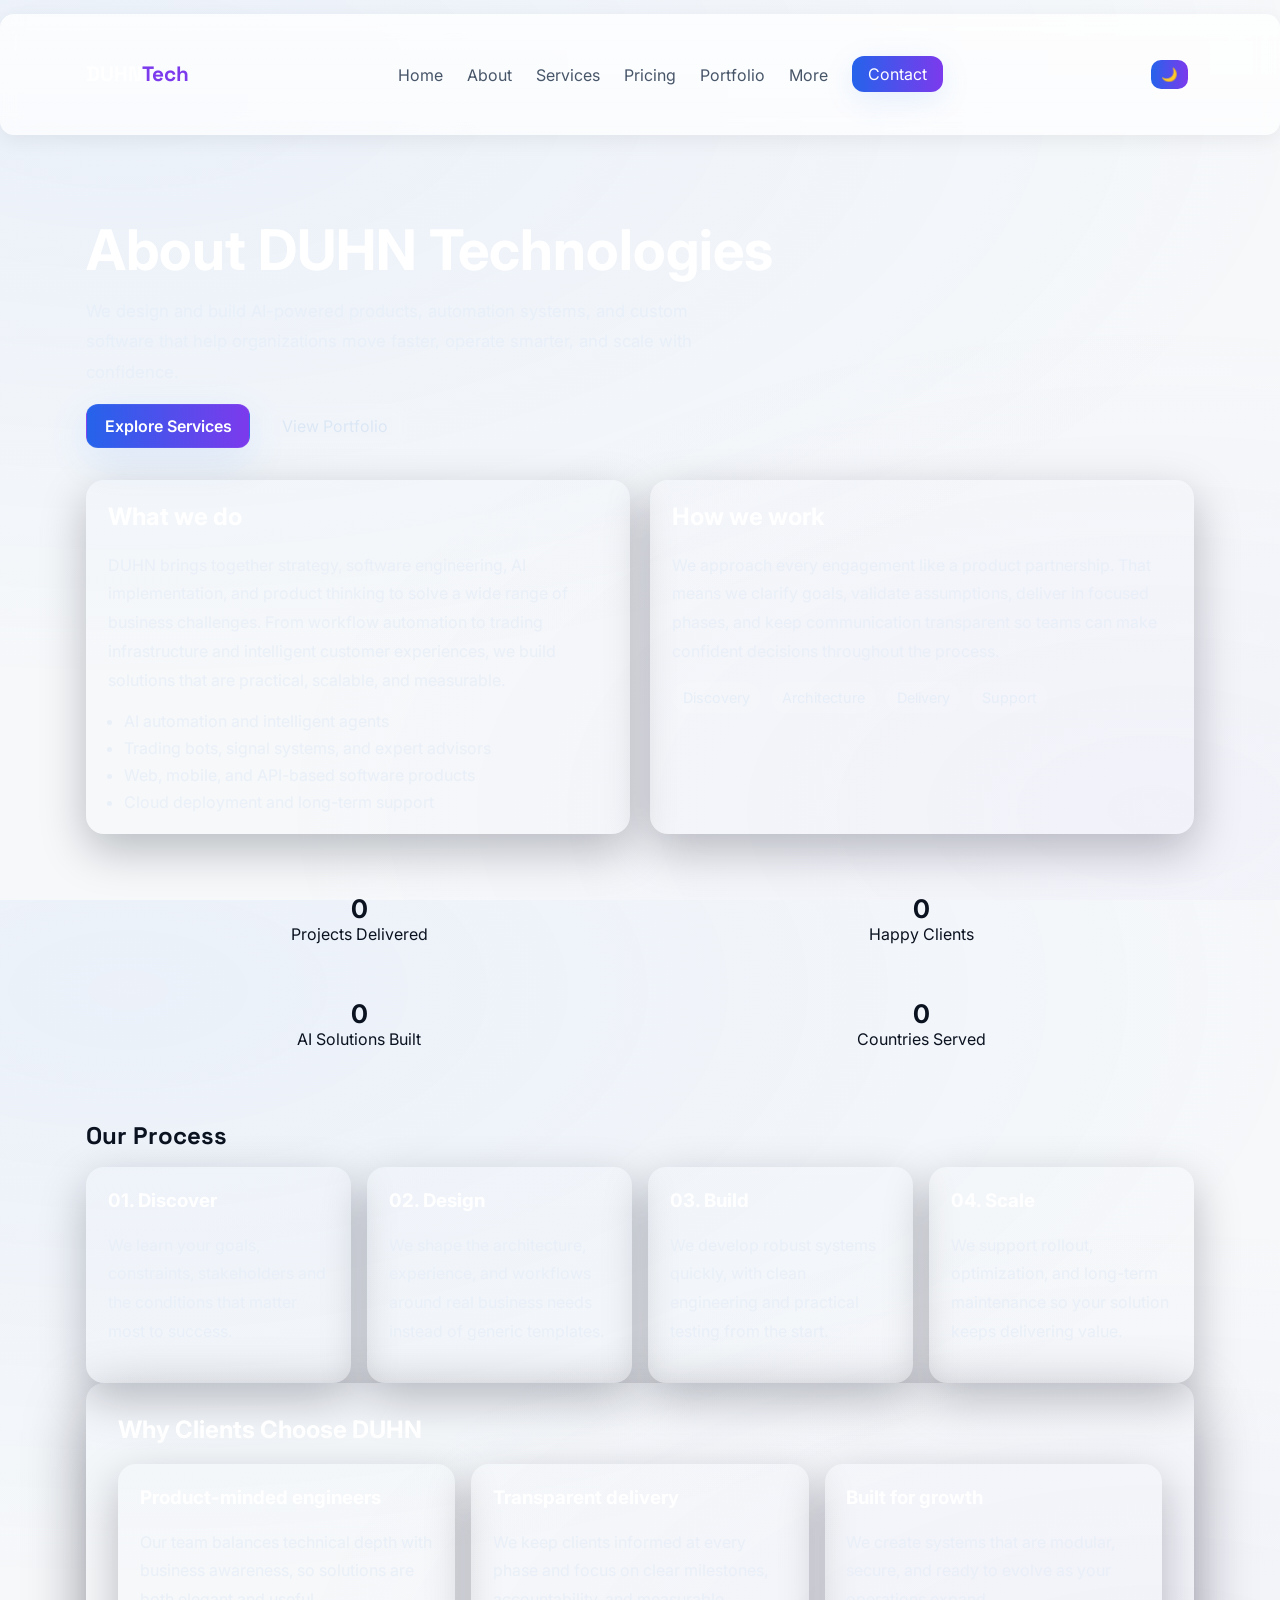
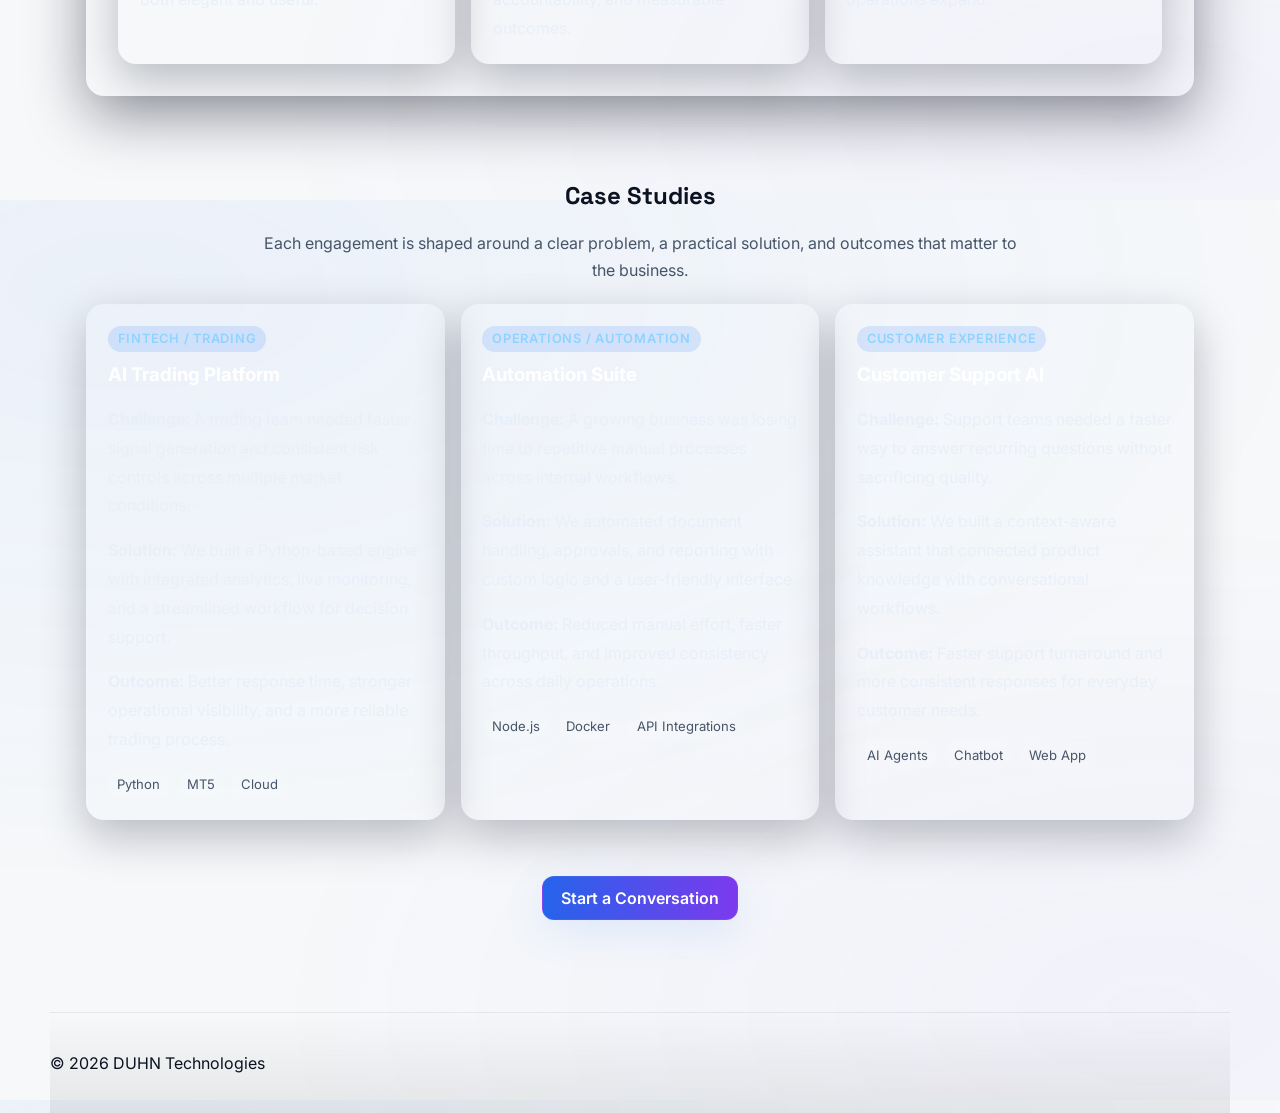
==== commit 969f85be: "Update contact email and add pricing to nav menus" ====
--- a/about.html
+++ b/about.html
@@ -17,7 +17,9 @@
           <li><a href="index.html">Home</a></li>
           <li><a href="about.html">About</a></li>
           <li><a href="services.html">Services</a></li>
+          <li><a href="index.html#pricing">Pricing</a></li>
           <li><a href="portfolio.html">Portfolio</a></li>
+          <li><a href="contact.html">More</a></li>
           <li><a href="contact.html" class="cta">Contact</a></li>
         </ul>
       </nav>
@@ -36,7 +38,9 @@
     <a href="contact.html">Contact</a>
     <a href="index.html">Home</a>
     <a href="services.html">Services</a>
+    <a href="index.html#pricing">Pricing</a>
     <a href="portfolio.html">Portfolio</a>
+    <a href="contact.html">More</a>
     <button type="button" class="mobile-menu-close" id="mobileMenuClose">Close</button>
   </div>
 
--- a/css/style.css
+++ b/css/style.css
@@ -169,6 +169,8 @@
     .proofs-grid{grid-template-columns:repeat(2,1fr)}
     .portfolio-grid .projects{grid-template-columns:repeat(auto-fit,minmax(240px,1fr))}
     .about-grid,.team-grid,.case-study-grid,.process-grid{grid-template-columns:repeat(2,1fr)}
+    .pricing-grid{grid-template-columns:repeat(2,1fr)}
+    .optional-services-grid{grid-template-columns:repeat(2,1fr)}
   }
 
   @media(max-width:600px){
@@ -181,6 +183,8 @@
     .proof-card img{height:160px}
     .hero-media .illustration{height:260px}
     .about-grid,.team-grid,.case-study-grid,.process-grid{grid-template-columns:1fr}
+    .pricing-grid,.optional-services-grid{grid-template-columns:1fr}
+    .pricing-section{padding:2.2rem 1rem}
   }
 
   /* Mobile improvements */
@@ -199,18 +203,20 @@
   .mobile-bottom-nav .mobile-bottom-link:hover{color:#fff;transform:translateY(-1px)}
   .mobile-bottom-nav .mobile-bottom-menu{font-weight:700}
 
-  .mobile-menu-panel{position:fixed;left:0;right:0;bottom:56px;z-index:10052;padding:1rem 1rem;background:rgba(7,12,24,0.98);backdrop-filter:blur(18px);border-top:1px solid rgba(255,255,255,0.08);transform:translateY(110%);opacity:0;pointer-events:none;transition:transform .28s ease,opacity .28s ease}
+  .mobile-menu-panel{position:fixed;left:0;right:0;bottom:56px;z-index:10052;padding:1rem 1rem 1.2rem;background:rgba(7,12,24,0.98);backdrop-filter:blur(20px);border-top:1px solid rgba(255,255,255,0.08);transform:translateY(110%);opacity:0;pointer-events:none;transition:transform .28s ease,opacity .28s ease;display:grid;gap:.6rem;box-shadow:0 -12px 35px rgba(2,6,23,0.35)}
   .mobile-menu-panel.open{transform:translateY(0);opacity:1;pointer-events:auto}
   .mobile-menu-panel a,
-  .mobile-menu-panel button{display:block;width:100%;text-align:left;padding:.95rem 1rem;margin-bottom:.65rem;border-radius:14px;background:rgba(255,255,255,0.03);border:1px solid rgba(255,255,255,0.08);color:#E6EEF8;text-decoration:none;font-size:1rem;cursor:pointer}
+  .mobile-menu-panel button{display:block;width:100%;text-align:left;padding:.95rem 1rem;border-radius:14px;background:rgba(255,255,255,0.03);border:1px solid rgba(255,255,255,0.08);color:#E6EEF8;text-decoration:none;font-size:1rem;cursor:pointer}
   .mobile-menu-panel button{background:rgba(59,130,246,0.12);border-color:rgba(59,130,246,0.24);}
   .mobile-menu-panel a:hover,
   .mobile-menu-panel button:hover{background:rgba(255,255,255,0.08)}
+  .mobile-menu-panel .btn-sm{display:inline-flex;justify-content:center;align-items:center;width:auto;padding:.7rem 1rem;margin-top:.2rem}
 
   @media(max-width:900px){
     .mobile-bottom-nav{display:flex}
     .hamburger{display:none}
     .theme-toggle{display:none}
+    .mobile-menu-panel{max-height:calc(100vh - 120px);overflow:auto;padding-bottom:1.4rem}
   }
 
   /* larger touch targets for mobile nav */
@@ -226,6 +232,10 @@
     .brand{font-size:1.05rem}
     .theme-toggle{padding:0.4rem 0.5rem}
     .social-btn{width:36px;height:36px}
+    .pricing-card{padding:1.1rem}
+    .pricing-card .price{font-size:1.45rem}
+    .pricing-card .plan-features{gap:.42rem}
+    .optional-service{font-size:.9rem;padding:.9rem}
   }
 
   .stats-grid{grid-template-columns:repeat(2,1fr)}
@@ -234,6 +244,9 @@
   .grid-3{grid-template-columns:1fr}
   .footer-grid{grid-template-columns:1fr}
   .proofs-grid{grid-template-columns:1fr}
+  .company-grid{grid-template-columns:1fr;gap:1rem}
+  .company-media{order:-1}
+  .company-media img{width:100%;max-height:220px}
 }
 
 /* New homepage section styles */
@@ -246,8 +259,44 @@
 .tech-logos img{height:34px;opacity:0.9;filter:grayscale(0.2);background:transparent;padding:6px}
 
 .company{padding:3rem 0}
-.company-grid{display:grid;grid-template-columns:1fr 420px;gap:2rem;align-items:center}
-.company-media img{width:100%;border-radius:12px;box-shadow:0 20px 50px rgba(2,6,23,0.6)}
+.company-grid{display:grid;grid-template-columns:1.2fr 0.9fr;gap:1.5rem;align-items:center}
+.company-text h2{margin-top:0;color:#fff;font-size:1.9rem}
+.company-media{display:flex;justify-content:center;align-items:center;padding:0.35rem}
+.company-media img{width:min(100%, 360px);height:auto;max-height:280px;object-fit:contain;border-radius:16px;box-shadow:0 20px 50px rgba(2,6,23,0.6);margin:0 auto}
+
+.pricing-section{position:relative;padding:3.5rem 1.2rem;border-radius:28px;overflow:hidden;margin:2rem auto 3rem;background:linear-gradient(135deg,rgba(6,10,24,0.96),rgba(12,18,36,0.95));box-shadow:0 30px 80px rgba(2,6,23,0.45);border:1px solid rgba(255,255,255,0.08)}
+.pricing-section::before,.pricing-section::after{content:"";position:absolute;border-radius:50%;filter:blur(60px);opacity:.45;pointer-events:none}
+.pricing-section::before{width:280px;height:280px;background:linear-gradient(90deg,var(--primary),var(--accent));top:-80px;left:-60px;animation:float 8s ease-in-out infinite}
+.pricing-section::after{width:260px;height:260px;background:linear-gradient(90deg,var(--teal),var(--primary));bottom:-70px;right:-70px;animation:float 10s ease-in-out infinite}
+.eyebrow{text-transform:uppercase;letter-spacing:.24em;font-size:.78rem;font-weight:700;color:#8FD3FF;margin-bottom:.6rem}
+.pricing-grid{display:grid;grid-template-columns:1fr;gap:1rem;position:relative;z-index:1;margin-top:1.5rem}
+@media(min-width:601px){
+  .pricing-grid{grid-template-columns:repeat(2,1fr)}
+}
+@media(min-width:901px){
+  .pricing-grid{grid-template-columns:repeat(4,minmax(0,1fr))}
+}
+.pricing-card{position:relative;display:flex;flex-direction:column;gap:.8rem;padding:1.3rem;border-radius:22px;background:linear-gradient(180deg,rgba(255,255,255,0.08),rgba(255,255,255,0.03));border:1px solid rgba(255,255,255,0.08);backdrop-filter:blur(14px);box-shadow:0 18px 45px rgba(2,6,23,0.22);transition:transform .25s ease,box-shadow .25s ease,border-color .25s ease}
+.pricing-card:hover{transform:translateY(-8px) scale(1.01);box-shadow:0 24px 60px rgba(76,97,255,0.2);border-color:rgba(143,211,255,0.35)}
+.pricing-card .plan-icon{font-size:1.35rem}
+.pricing-card h3{margin:0;font-size:1.1rem;color:#fff}
+.pricing-card .price{font-size:1.7rem;font-weight:700;color:#fff;font-family:Space Grotesk, sans-serif}
+.pricing-card .plan-meta{margin:0;color:var(--muted);font-size:.95rem;line-height:1.6}
+.pricing-card .plan-features{list-style:none;padding:0;margin:0;display:grid;gap:.5rem;color:rgba(230,238,248,0.82)}
+.pricing-card .plan-features li{padding-left:.2rem}
+.pricing-card .btn{margin-top:auto;text-align:center}
+.featured-plan{border-color:rgba(143,211,255,0.4);box-shadow:0 22px 55px rgba(59,130,246,0.22);transform:translateY(-4px)}
+.featured-plan:hover{transform:translateY(-10px) scale(1.02)}
+.popular-badge{position:absolute;top:1rem;right:1rem;padding:.35rem .6rem;border-radius:999px;background:linear-gradient(90deg,var(--primary),var(--accent));color:#fff;font-size:.72rem;font-weight:700;letter-spacing:.08em;text-transform:uppercase;box-shadow:0 10px 24px rgba(59,130,246,0.25)}
+.optional-services-grid{display:grid;grid-template-columns:1fr;gap:.8rem;position:relative;z-index:1;margin-top:1.2rem}
+@media(min-width:601px){
+  .optional-services-grid{grid-template-columns:repeat(2,1fr)}
+}
+@media(min-width:901px){
+  .optional-services-grid{grid-template-columns:repeat(4,minmax(0,1fr))}
+}
+.optional-service{padding:1rem;border-radius:16px;background:rgba(255,255,255,0.04);border:1px solid rgba(255,255,255,0.06);color:rgba(230,238,248,0.88);font-size:.95rem}
+.optional-service strong{color:#fff}
 
 .cards-grid .service-card{display:flex;flex-direction:column;gap:0.6rem}
 .btn.btn-sm{padding:0.45rem 0.8rem;border-radius:10px;font-size:0.9rem}
@@ -292,6 +341,18 @@
 @media(max-width:860px){.testimonial-carousel{gap:0.8rem}}
 @media(max-width:640px){.testimonial-carousel{flex-wrap:nowrap;gap:0.8rem}.testimonial-item{min-width:240px;flex:0 0 90%}.client-logos{grid-template-columns:repeat(3,1fr)}}
 
+@media(max-width:480px){
+  .pricing-section{padding:1.4rem 0.8rem;border-radius:20px}
+  .pricing-grid{grid-template-columns:1fr;gap:0.85rem}
+  .pricing-card{padding:1rem}
+  .pricing-card .price{font-size:1.4rem}
+  .pricing-card .plan-meta{font-size:0.9rem}
+  .pricing-card .plan-features{gap:0.4rem}
+  .optional-services-grid{grid-template-columns:1fr;gap:0.7rem}
+  .optional-service{font-size:0.9rem;padding:0.8rem}
+  .popular-badge{position:relative;top:auto;right:auto;display:inline-flex;width:max-content;margin-bottom:0.2rem}
+}
+
 .articles-grid{display:grid;grid-template-columns:repeat(auto-fit,minmax(220px,1fr));gap:1rem}
 .article-card{background:linear-gradient(180deg,rgba(255,255,255,0.02),transparent);padding:1rem;border-radius:10px}
 
